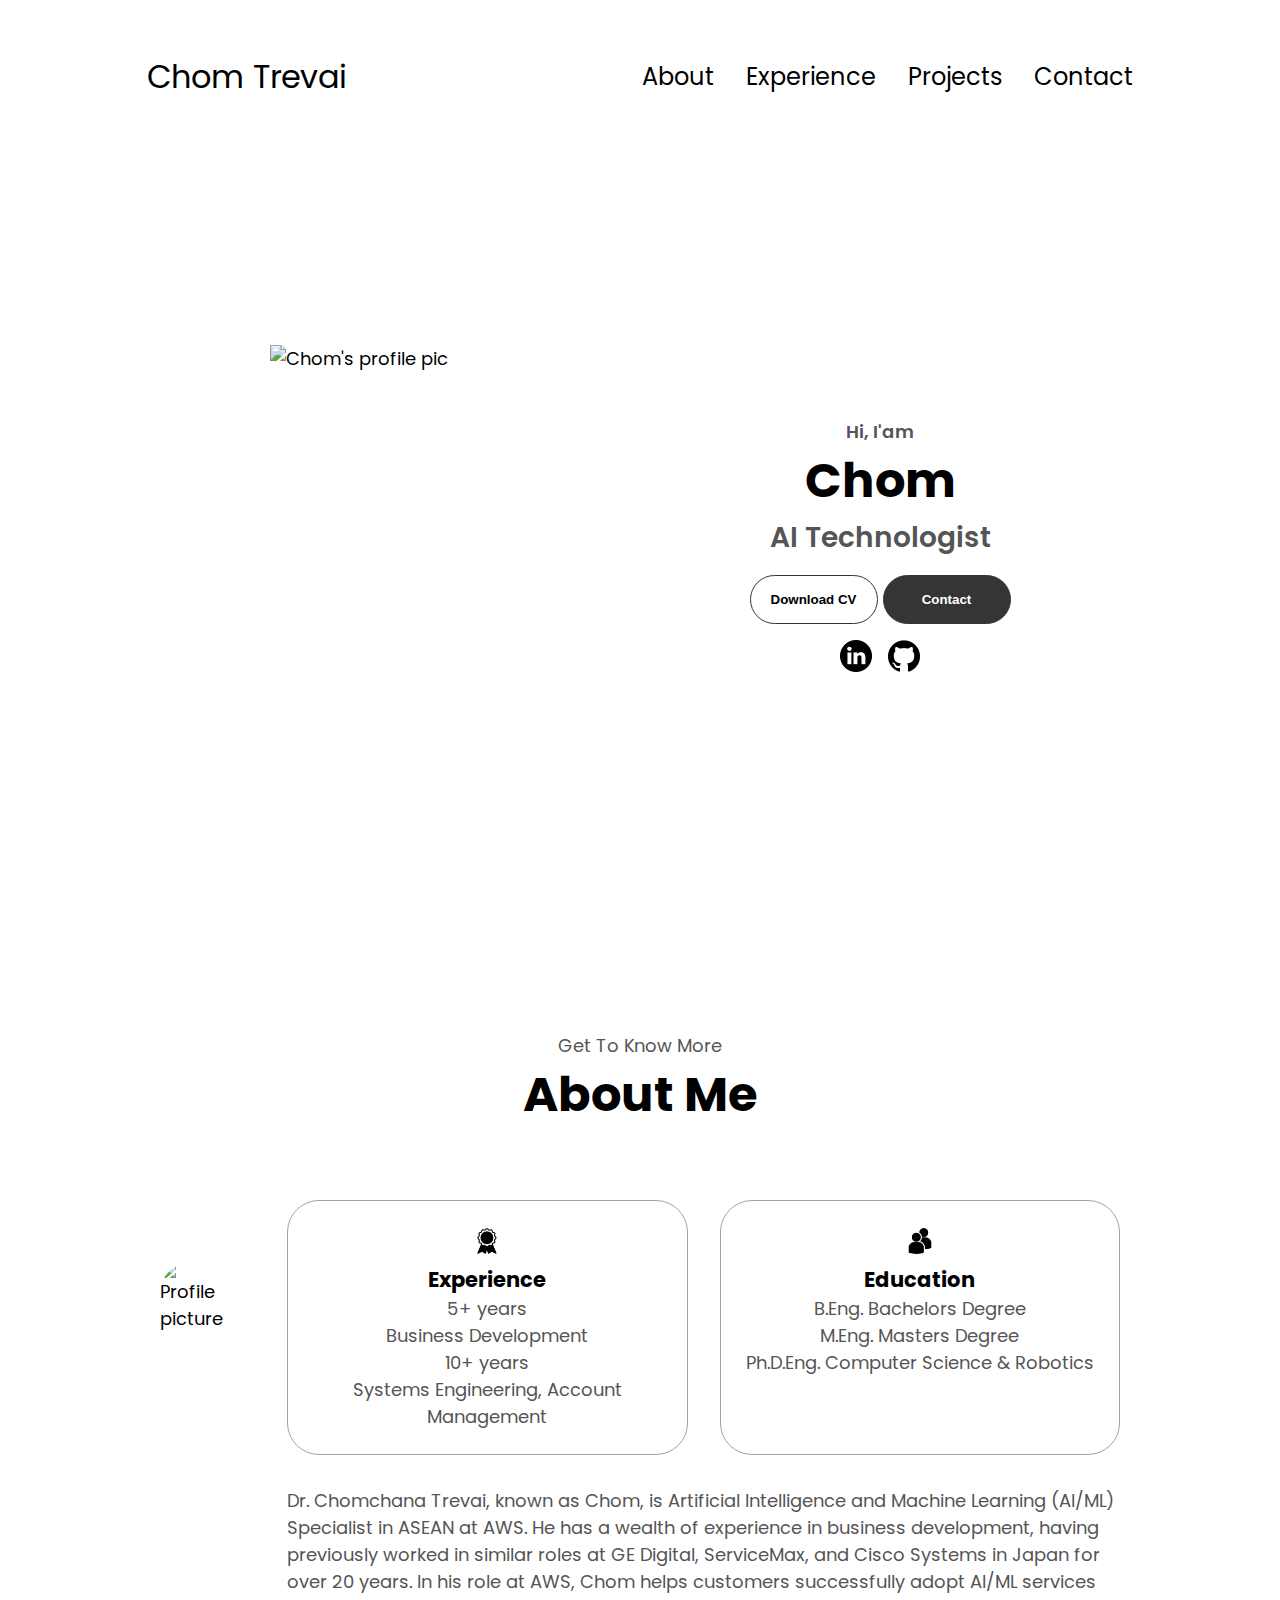
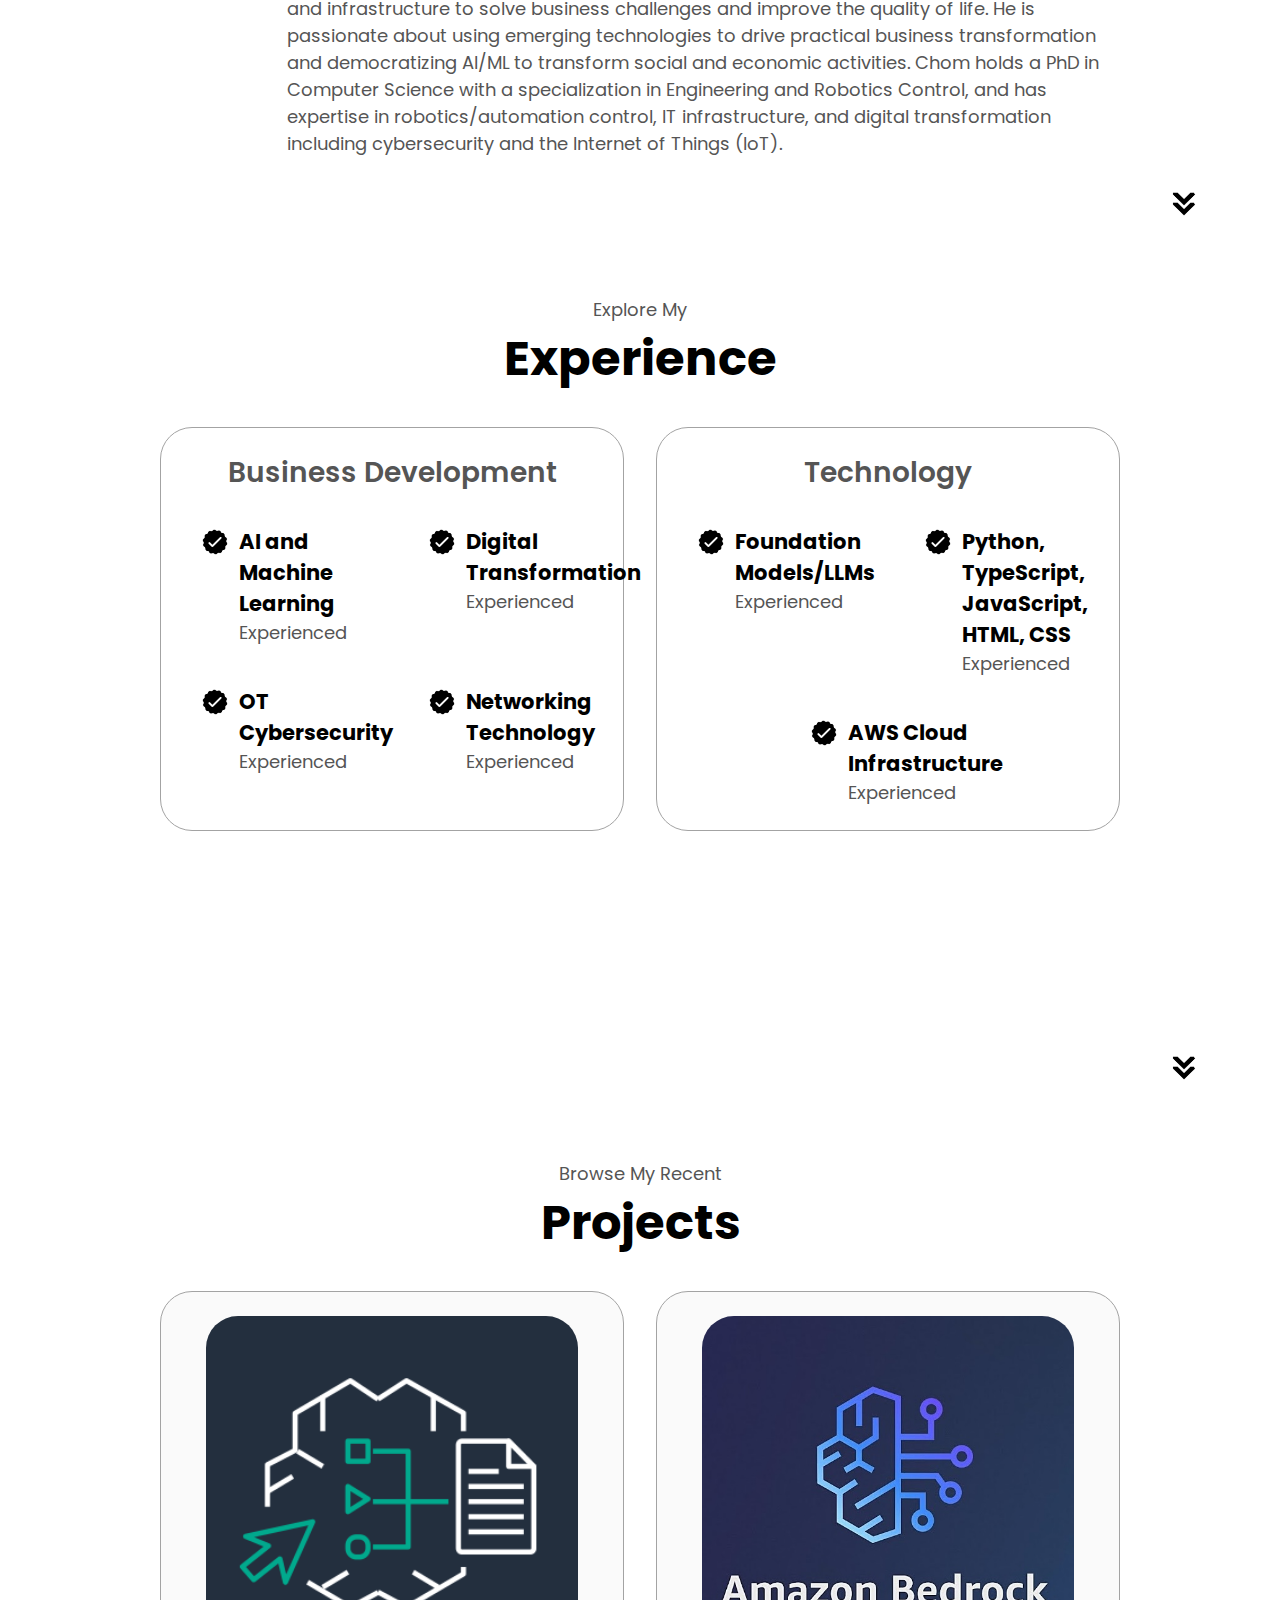
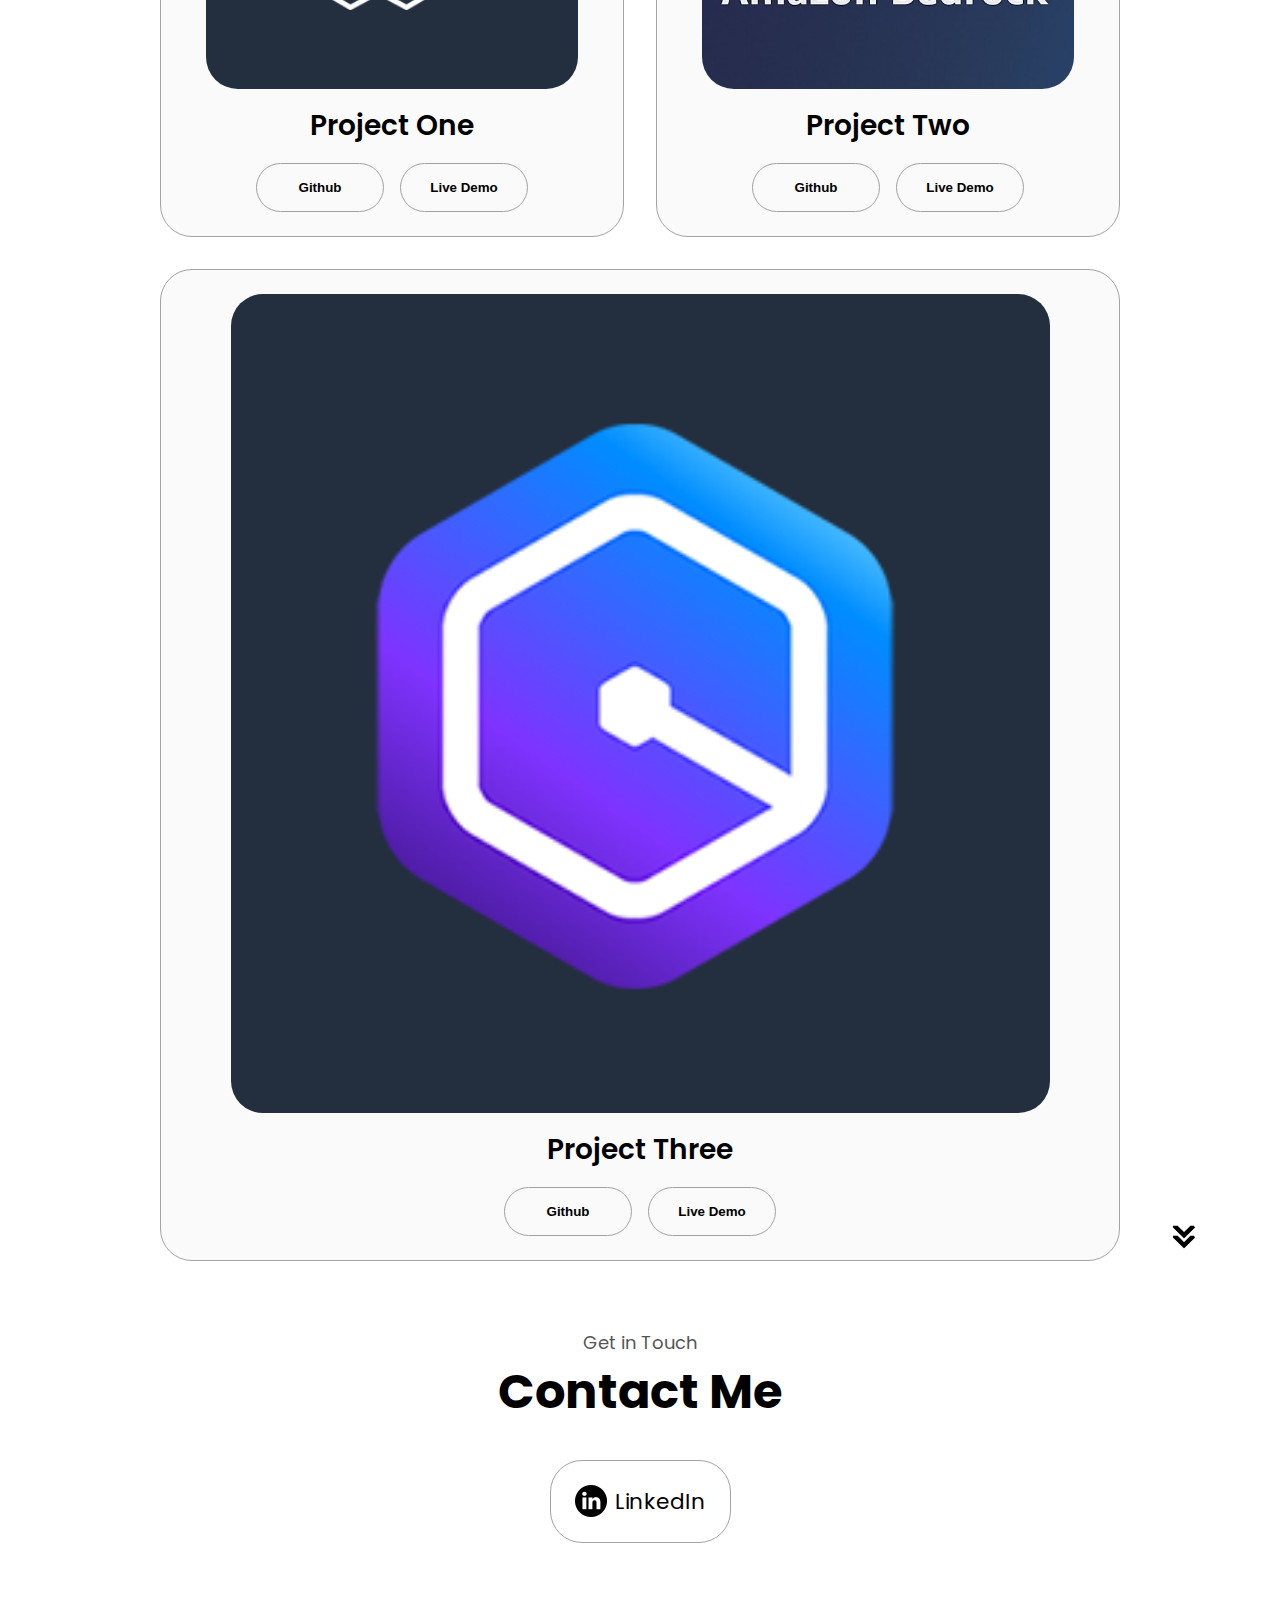
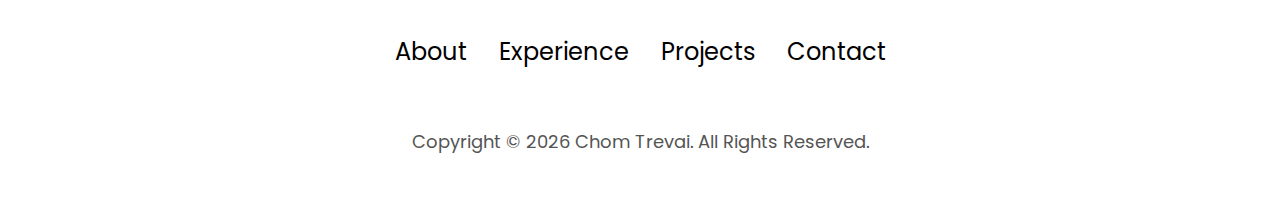
==== index.html @ 97736202 "initial commit" ====
<!DOCTYPE html>
<html lang="en">
  <head>
    <meta charset="UTF-8" />
    <meta name="viewport" content="width=device-width, initial-scale=1.0" />
    <title>Chom's Portfolio</title>
    <link rel="stylesheet" href="style.css" />
    <link rel="stylesheet" href="mediaqueries.css" />
  </head>
  <body>
    <nav id="desktop-nav">
      <div class="logo">Chom Trevai</div>
      <div>
        <ul class="nav-links">
          <li><a href="#about">About</a></li>
          <li><a href="#experience">Experience</a></li>
          <li><a href="#projects">Projects</a></li>
          <li><a href="#contact">Contact</a></li>
        </ul>
      </div>
    </nav>
    <nav id="hamburger-nav">
      <div class="logo">Chom Trevai</div>
      <div class="hamburger-menu">
        <div class="hamburger-icon" onclick="toggleMenu()">
          <span></span>
          <span></span>
          <span></span>
        </div>
        <div class="menu-links">
          <li><a href="#about" onclick="toggleMenu()">About</a></li>
          <li><a href="#experience" onclick="toggleMenu()">Experience</a></li>
          <li><a href="#projects" onclick="toggleMenu()">Projects</a></li>
          <li><a href="#contact" onclick="toggleMenu()">Contact</a></li>
        </div>
      </div>
    </nav>
    <section id="profile">
      <div class="section__pic-container">
        <img src="./assets/ct-profile-1.jpg" alt="Chom's profile pic" />
      </div>
      <div class="section__text">
        <p class="section__text__p1">Hi, I'am</p>
        <h1 class="title">Chom</h1>
        <p class="section__text__p2">AI Technologist</p>
        <div class="btn-contatiner">
          <button
            class="btn btn-color-2"
            onclick="window.open('./assets/Resume ctrevai_202312_AI.pdf')"
          >
            Download CV
          </button>
          <button class="btn btn-color-1" onclick="location.href='./#contact'">
            Contact
          </button>
        </div>
        <div id="socials-container">
          <img
            src="./assets/linkedin.png"
            alt="linkedin profile"
            class="icon"
            onclick="location.href='https://www.linkedin.com/in/chomchanatrevai/'"
          />
          <img
            src="./assets/github.png"
            alt="github"
            class="icon"
            onclick="location.href='https://github.com/ctrevai'"
          />
        </div>
      </div>
    </section>
    <section id="about">
      <p class="section__text__p1">Get To Know More</p>
      <h1 class="title">About Me</h1>
      <div class="section-container">
        <div class="section__pic-container">
          <img
            src="./assets/ct-profile-3.jpg"
            alt="Profile picture"
            class="about-pic"
          />
        </div>
        <div class="about-details-container">
          <div class="about-containers">
            <div class="details-container">
              <img
                src="./assets/experience.png"
                alt="Experience icon"
                class="icon"
              />
              <h3>Experience</h3>
              <p>
                5+ years <br />
                Business Development <br />
                10+ years <br />
                Systems Engineering, Account Management
              </p>
            </div>
            <div class="details-container">
              <img
                src="./assets/education.png"
                alt="Education icon"
                class="icon"
              />
              <h3>Education</h3>
              <p>
                B.Eng. Bachelors Degree<br />M.Eng. Masters Degree<br />Ph.D.Eng.
                Computer Science & Robotics
              </p>
            </div>
          </div>
          <div class="text-container">
            <p>
              Dr. Chomchana Trevai, known as Chom, is Artificial Intelligence
              and Machine Learning (AI/ML) Specialist in ASEAN at AWS. He has a
              wealth of experience in business development, having previously
              worked in similar roles at GE Digital, ServiceMax, and Cisco
              Systems in Japan for over 20 years. In his role at AWS, Chom helps
              customers successfully adopt AI/ML services and infrastructure to
              solve business challenges and improve the quality of life. He is
              passionate about using emerging technologies to drive practical
              business transformation and democratizing AI/ML to transform
              social and economic activities. Chom holds a PhD in Computer
              Science with a specialization in Engineering and Robotics Control,
              and has expertise in robotics/automation control, IT
              infrastructure, and digital transformation including cybersecurity
              and the Internet of Things (IoT).
            </p>
          </div>
        </div>
      </div>
      <img
        src="./assets/arrow.png"
        alt="Arrow icon"
        class="icon arrow"
        onclick="location.href='./#experience'"
      />
    </section>
    <section id="experience">
      <p class="section__text__p1">Explore My</p>
      <h1 class="title">Experience</h1>
      <div class="experience-details-container">
        <div class="about-containers">
          <div class="details-container">
            <h2 class="experience-sub-title">Business Development</h2>
            <div class="article-container">
              <article>
                <img
                  src="./assets/checkmark.png"
                  alt="Experience icon"
                  class="icon"
                />
                <div>
                  <h3>AI and Machine Learning</h3>
                  <p>Experienced</p>
                </div>
              </article>
              <article>
                <img
                  src="./assets/checkmark.png"
                  alt="Experience icon"
                  class="icon"
                />
                <div>
                  <h3>Digital Transformation</h3>
                  <p>Experienced</p>
                </div>
              </article>
              <article>
                <img
                  src="./assets/checkmark.png"
                  alt="Experience icon"
                  class="icon"
                />
                <div>
                  <h3>OT Cybersecurity</h3>
                  <p>Experienced</p>
                </div>
              </article>
              <article>
                <img
                  src="./assets/checkmark.png"
                  alt="Experience icon"
                  class="icon"
                />
                <div>
                  <h3>Networking Technology</h3>
                  <p>Experienced</p>
                </div>
              </article>
            </div>
          </div>
          <div class="details-container">
            <h2 class="experience-sub-title">Technology</h2>
            <div class="article-container">
              <article>
                <img
                  src="./assets/checkmark.png"
                  alt="Experience icon"
                  class="icon"
                />
                <div>
                  <h3>Foundation Models/LLMs</h3>
                  <p>Experienced</p>
                </div>
              </article>
              <article>
                <img
                  src="./assets/checkmark.png"
                  alt="Experience icon"
                  class="icon"
                />
                <div>
                  <h3>Python, TypeScript, JavaScript, HTML, CSS</h3>
                  <p>Experienced</p>
                </div>
              </article>
              <article>
                <img
                  src="./assets/checkmark.png"
                  alt="Experience icon"
                  class="icon"
                />
                <div>
                  <h3>AWS Cloud Infrastructure</h3>
                  <p>Experienced</p>
                </div>
              </article>
            </div>
          </div>
        </div>
      </div>
      <img
        src="./assets/arrow.png"
        alt="Arrow icon"
        class="icon arrow"
        onclick="location.href='./#projects'"
      />
    </section>
    <section id="projects">
      <p class="section__text__p1">Browse My Recent</p>
      <h1 class="title">Projects</h1>
      <div class="experience-details-container">
        <div class="about-containers">
          <div class="details-container color-container">
            <div class="article-container">
              <img
                src="./assets/Agents.png"
                alt="Project 1"
                class="project-img"
              />
            </div>
            <h2 class="experience-sub-title project-title">Project One</h2>
            <div class="btn-container">
              <button
                class="btn btn-color-2 project-btn"
                onclick="location.href='https://github.com'"
              >
                Github
              </button>
              <button
                class="btn btn-color-2 project-btn"
                onclick="location.href='https://github.com'"
              >
                Live Demo
              </button>
            </div>
          </div>
          <div class="details-container color-container">
            <div class="article-container">
              <img
                src="./assets/amazon bedrock.jpeg"
                alt="Project 2"
                class="project-img"
              />
            </div>
            <h2 class="experience-sub-title project-title">Project Two</h2>
            <div class="btn-container">
              <button
                class="btn btn-color-2 project-btn"
                onclick="location.href='https://github.com'"
              >
                Github
              </button>
              <button
                class="btn btn-color-2 project-btn"
                onclick="location.href='https://github.com'"
              >
                Live Demo
              </button>
            </div>
          </div>
          <div class="details-container color-container">
            <div class="article-container">
              <img
                src="./assets/amazon q.png"
                alt="Project 3"
                class="project-img"
              />
            </div>
            <h2 class="experience-sub-title project-title">Project Three</h2>
            <div class="btn-container">
              <button
                class="btn btn-color-2 project-btn"
                onclick="location.href='https://github.com'"
              >
                Github
              </button>
              <button
                class="btn btn-color-2 project-btn"
                onclick="location.href='https://github.com'"
              >
                Live Demo
              </button>
            </div>
          </div>
        </div>
      </div>
      <img
        src="./assets/arrow.png"
        alt="Arrow icon"
        class="icon arrow"
        onclick="location.href='./#contact'"
      />
    </section>
    <section id="contact">
      <p class="section__text__p1">Get in Touch</p>
      <h1 class="title">Contact Me</h1>
      <div class="contact-info-upper-container">
        <div class="contact-info-container">
          <img
            src="./assets/linkedin.png"
            alt="LinkedIn icon"
            class="icon contact-icon"
          />
          <p>
            <a href="https://www.linkedin.com/in/chomchanatrevai/">LinkedIn</a>
          </p>
        </div>
      </div>
    </section>
    <footer>
      <nav>
        <div class="nav-links-container">
          <ul class="nav-links">
            <li><a href="#about">About</a></li>
            <li><a href="#experience">Experience</a></li>
            <li><a href="#projects">Projects</a></li>
            <li><a href="#contact">Contact</a></li>
          </ul>
        </div>
      </nav>
      <p id="copyright">
        <!-- Copyright &#169; Chom Trevai. All Rights Reserved. -->
      </p>
    </footer>
    <script src="script.js"></script>
  </body>
</html>
---- style.css ----
/* GENERAL */

@import url("https://fonts.googleapis.com/css2?family=Poppins:wght@300;400;500;600&display=swap");

* {
  margin: 0;
  padding: 0;
}

body {
  font-family: "Poppins", sans-serif;
  font-size: large;
}

html {
  scroll-behavior: smooth;
}

p {
  color: rgb(85, 85, 85);
}

/* TRANSITION */

a,
.btn {
  transition: all 300ms ease;
}

/* DESKTOP NAV */

nav,
.nav-links {
  display: flex;
}

nav {
  justify-content: space-around;
  align-items: center;
  height: 17vh;
}

.nav-links {
  gap: 2rem;
  list-style: none;
  font-size: 1.5rem;
}

a {
  color: black;
  text-decoration: none;
  text-decoration-color: white;
}

a:hover {
  color: grey;
  text-decoration: underline;
  text-underline-offset: 1rem;
  text-decoration-color: rgb(181, 181, 181);
}

.logo {
  font-size: 2rem;
}

.logo:hover {
  cursor: default;
}

/* HAMBURGER MENU */

#hamburger-nav {
  display: none;
}

.hamburger-menu {
  position: relative;
  display: inline-block;
}

.hamburger-icon {
  display: flex;
  flex-direction: column;
  justify-content: space-between;
  height: 24px;
  width: 30px;
  cursor: pointer;
}

.hamburger-icon span {
  width: 100%;
  height: 2px;
  background-color: black;
  transition: all 0.3 ease-in-out;
}

.menu-links {
  position: absolute;
  top: 100%;
  right: 0;
  background-color: white;
  width: fit-content;
  max-height: 0;
  overflow: hidden;
  transition: all 0.3 ease-in-out;
}

.menu-links a {
  display: block;
  padding: 10px;
  text-align: center;
  font-size: 1.5rem;
  color: black;
  text-decoration: none;
  transition: all 0.3 ease-in-out;
}

.menu-links li {
  list-style: none;
}

.menu-links.open {
  max-height: 300px;
}

.hamburger-icon.open span:first-child {
  transform: rotate(45deg) translate(10px, 5px);
}

.hamburger-icon.open span:nth-child(2) {
  opacity: 0;
}

.hamburger-icon.open span:last-child {
  transform: rotate(-45deg) translate(10px, -5px);
}

.hamburger-icon span:first-child {
  transform: none;
}

.hamburger-icon span:first-child {
  opacity: 1;
}

.hamburger-icon span:first-child {
  transform: none;
}

/* SECTIONS */

section {
  padding-top: 4vh;
  height: 96vh;
  margin: 0 10rem;
  box-sizing: border-box;
  min-height: fit-content;
}

.section-container {
  display: flex;
}

/* PROFILE SECTION */

#profile {
  display: flex;
  justify-content: center;
  gap: 5rem;
  height: 80vh;
}

.section__pic-container {
  display: flex;
  height: 400px;
  width: 400px;
  margin: auto 0;
}

.section__text {
  align-self: center;
  text-align: center;
}

.section__text p {
  font-weight: 600;
}

.section__text__p1 {
  text-align: center;
}

.section__text__p2 {
  font-size: 1.75rem;
  margin-bottom: 1rem;
}

.title {
  font-size: 3rem;
  text-align: center;
}

#socials-container {
  display: flex;
  justify-content: center;
  margin-top: 1rem;
  gap: 1rem;
}

/* ICONS */

.icon {
  cursor: pointer;
  height: 2rem;
}

/* BUTTONS */

.btn-container {
  display: flex;
  justify-content: center;
  gap: 1rem;
}

.btn {
  font-weight: 600;
  transition: all 300ms ease;
  padding: 1rem;
  width: 8rem;
  border-radius: 2rem;
}

.btn-color-1,
.btn-color-2 {
  border: rgb(53, 53, 53) 0.1rem solid;
}

.btn-color-1:hover,
.btn-color-2:hover {
  cursor: pointer;
}

.btn-color-1,
.btn-color-2:hover {
  background: rgb(53, 53, 53);
  color: white;
}

.btn-color-1:hover {
  background: rgb(0, 0, 0);
}

.btn-color-2 {
  background: none;
}

.btn-color-2:hover {
  border: rgb(255, 255, 255) 0.1rem solid;
}

.btn-container {
  gap: 1rem;
}

/* ABOUT SECTION */

#about {
  position: relative;
}

.about-containers {
  gap: 2rem;
  margin-bottom: 2rem;
  margin-top: 2rem;
}

.about-details-container {
  justify-content: center;
  flex-direction: column;
}

.about-containers,
.about-details-container {
  display: flex;
}

.about-pic {
  border-radius: 2rem;
}

.arrow {
  position: absolute;
  right: -5rem;
  bottom: 2.5rem;
}

.details-container {
  padding: 1.5rem;
  flex: 1;
  background: white;
  border-radius: 2rem;
  border: rgb(53, 53, 53) 0.1rem solid;
  border-color: rgb(163, 163, 163);
  text-align: center;
}

.section-container {
  gap: 4rem;
  height: 80%;
}

.section__pic-container {
  height: 400px;
  width: 400px;
  margin: auto 0;
}

/* EXPERIENCE SECTION */

#experience {
  position: relative;
}

.experience-sub-title {
  color: rgb(85, 85, 85);
  font-weight: 600;
  font-size: 1.75rem;
  margin-bottom: 2rem;
}

.experience-details-container {
  display: flex;
  justify-content: center;
  flex-direction: column;
}

.article-container {
  display: flex;
  text-align: initial;
  flex-wrap: wrap;
  flex-direction: row;
  gap: 2.5rem;
  justify-content: space-around;
}

article {
  display: flex;
  width: 10rem;
  justify-content: space-around;
  gap: 0.5rem;
}

article .icon {
  cursor: default;
}

/* PROJECTS SECTION */

#projects {
  position: relative;
}

.color-container {
  border-color: rgb(163, 163, 163);
  background: rgb(250, 250, 250);
}

.project-img {
  border-radius: 2rem;
  width: 90%;
  height: 90%;
}

.project-title {
  margin: 1rem;
  color: black;
}

.project-btn {
  color: black;
  border-color: rgb(163, 163, 163);
}

/* CONTACT */

#contact {
  display: flex;
  justify-content: center;
  flex-direction: column;
  height: 70vh;
}

.contact-info-upper-container {
  display: flex;
  justify-content: center;
  border-radius: 2rem;
  border: rgb(53, 53, 53) 0.1rem solid;
  border-color: rgb(163, 163, 163);
  background: (250, 250, 250);
  margin: 2rem auto;
  padding: 0.5rem;
}

.contact-info-container {
  display: flex;
  align-items: center;
  justify-content: center;
  gap: 0.5rem;
  margin: 1rem;
}

.contact-info-container p {
  font-size: larger;
}

.contact-icon {
  cursor: default;
}

.email-icon {
  height: 2.5rem;
}

/* FOOTER SECTION */

footer {
  height: 26vh;
  margin: 0 1rem;
}

footer p {
  text-align: center;
}
---- mediaqueries.css ----
@media screen and (max-width: 1400px) {
  #profile {
    height: 83vh;
    margin-bottom: 6rem;
  }
  .about-containers {
    flex-wrap: wrap;
  }
  #contact,
  #projects {
    height: fit-content;
  }
}

@media screen and (max-width: 1200px) {
  #desktop-nav {
    display: none;
  }
  #hamburger-nav {
    display: flex;
  }
  #experience,
  .experience-details-container {
    margin-top: 2rem;
  }
  #profile,
  .section-container {
    display: block;
  }
  .arrow {
    display: none;
  }
  section,
  .section-container {
    height: fit-content;
  }
  section {
    margin: 0 5%;
  }
  .section__pic-container {
    width: 275px;
    height: 275px;
    margin: 0 auto 2rem;
  }
  .about-containers {
    margin-top: 0;
  }
}

@media screen and (max-width: 600px) {
  #contact,
  footer {
    height: 40vh;
  }
  #profile {
    height: 83vh;
    margin-bottom: 0;
  }
  article {
    font-size: 1rem;
  }
  footer nav {
    height: fit-content;
    margin-bottom: 2rem;
  }
  .about-containers,
  .contact-info-upper-container,
  .btn-container {
    flex-wrap: wrap;
  }
  .contact-info-container {
    margin: 0;
  }
  .contact-info-container p,
  .nav-links li a {
    font-size: 1rem;
  }
  .experience-sub-title {
    font-size: 1.25rem;
  }
  .logo {
    font-size: 1.5rem;
  }
  .nav-links {
    flex-direction: column;
    gap: 0.5rem;
    text-align: center;
  }
  .section__pic-container {
    width: auto;
    height: 46vw;
    justify-content: center;
  }
  .section__text__p2 {
    font-size: 1.25rem;
  }
  .title {
    font-size: 2rem;
  }
  .text-container {
    text-align: justify;
  }
}
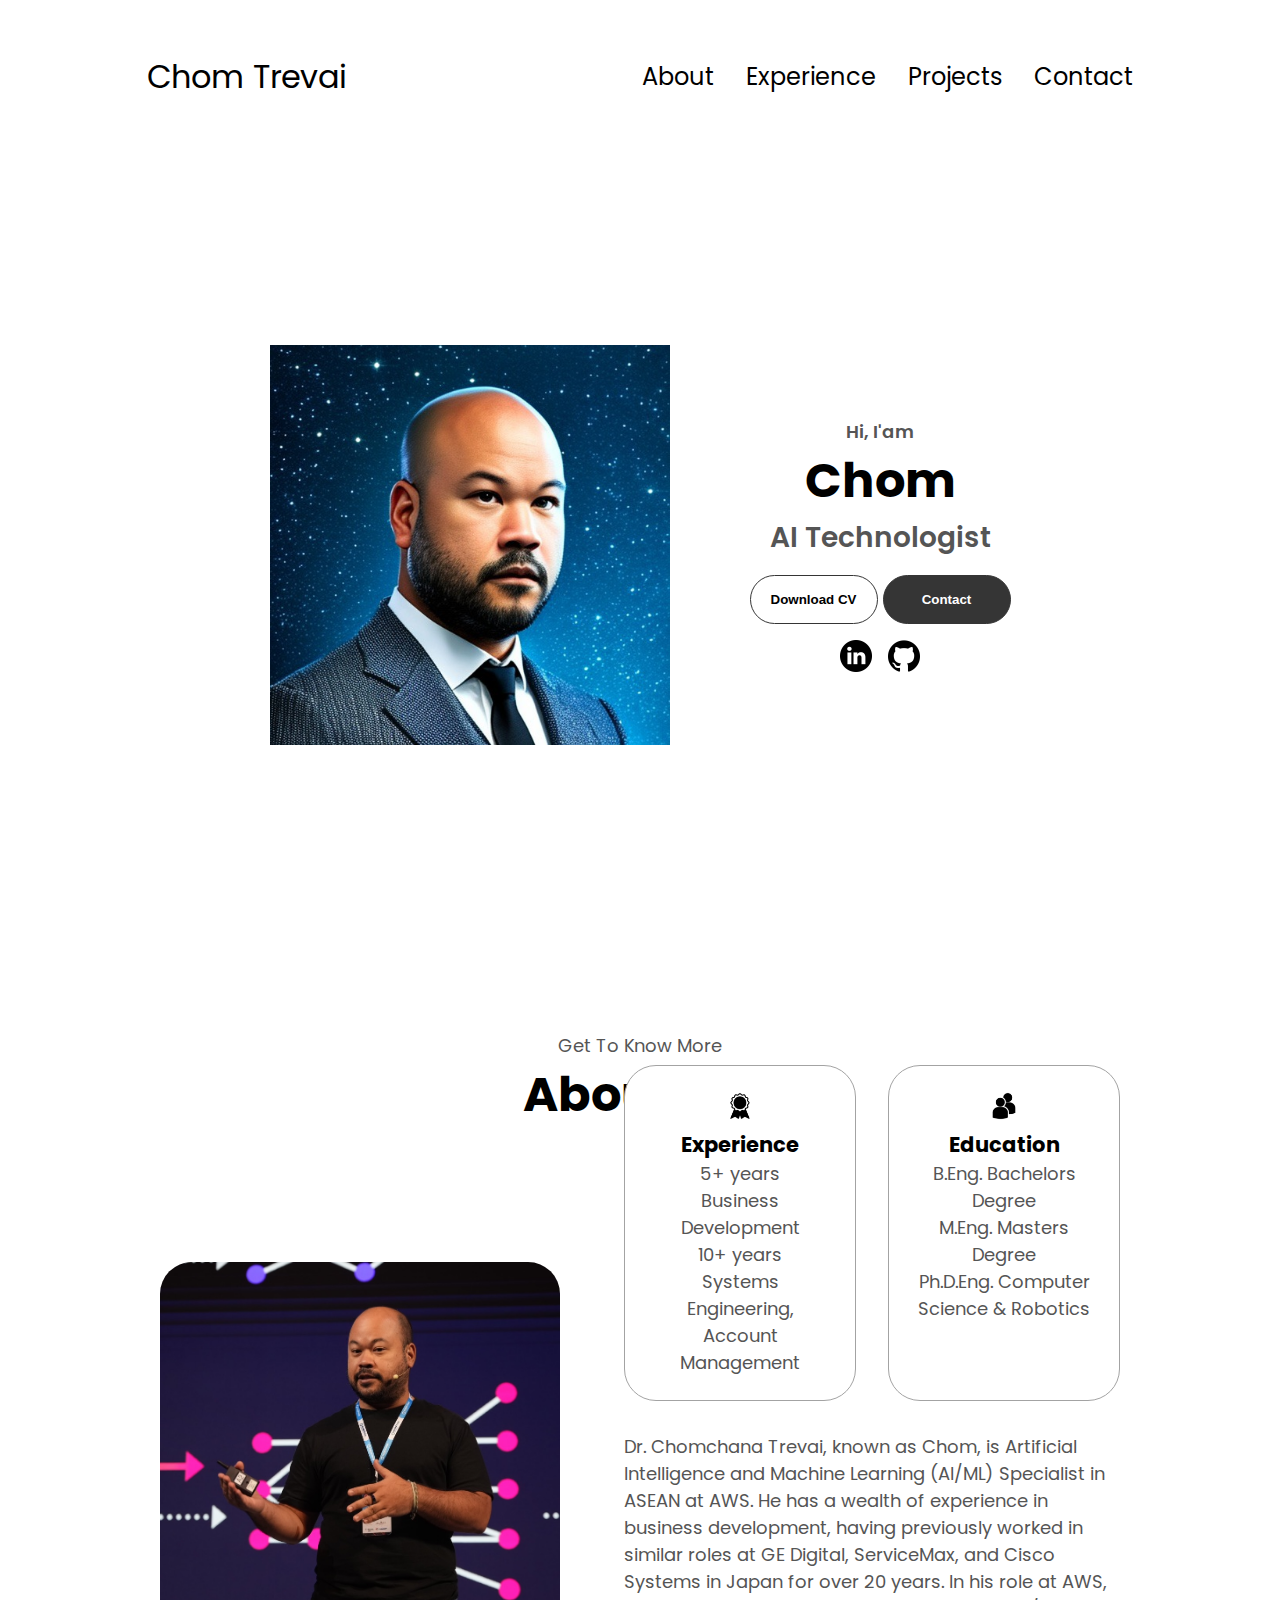
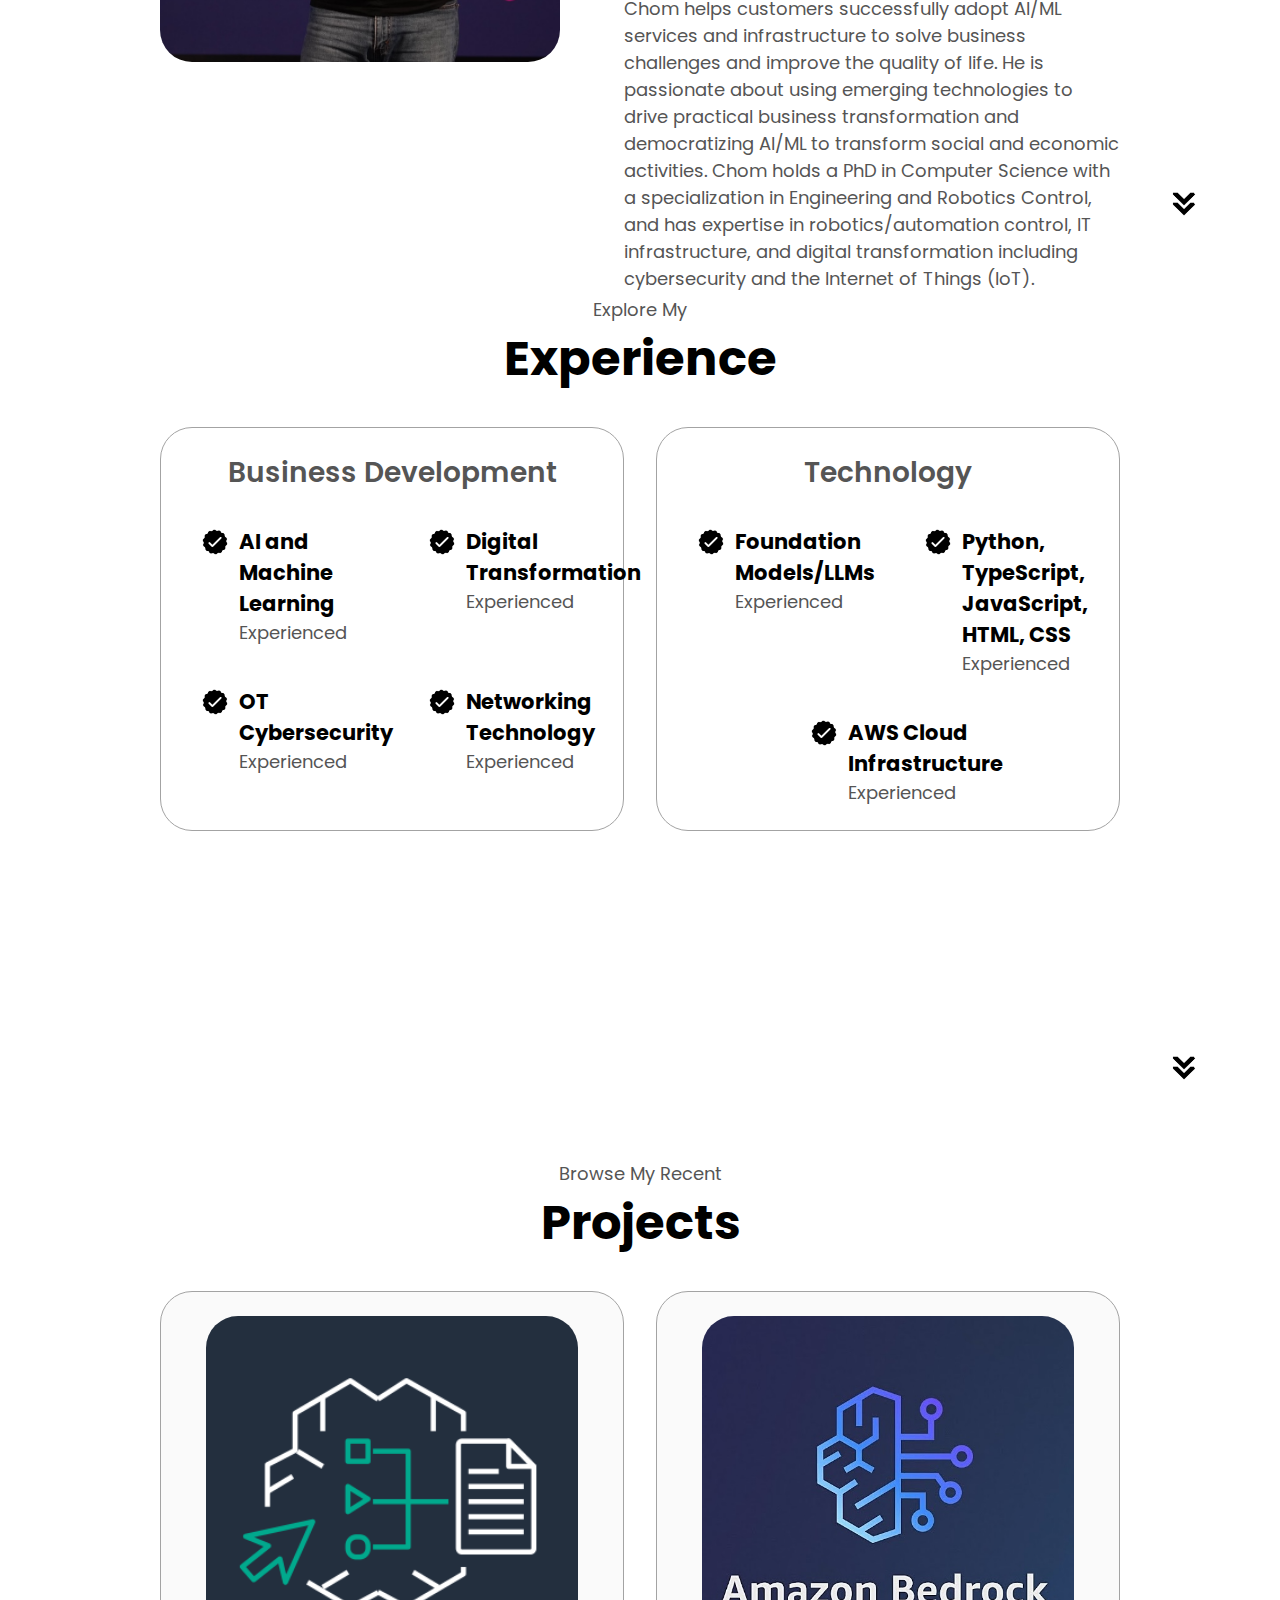
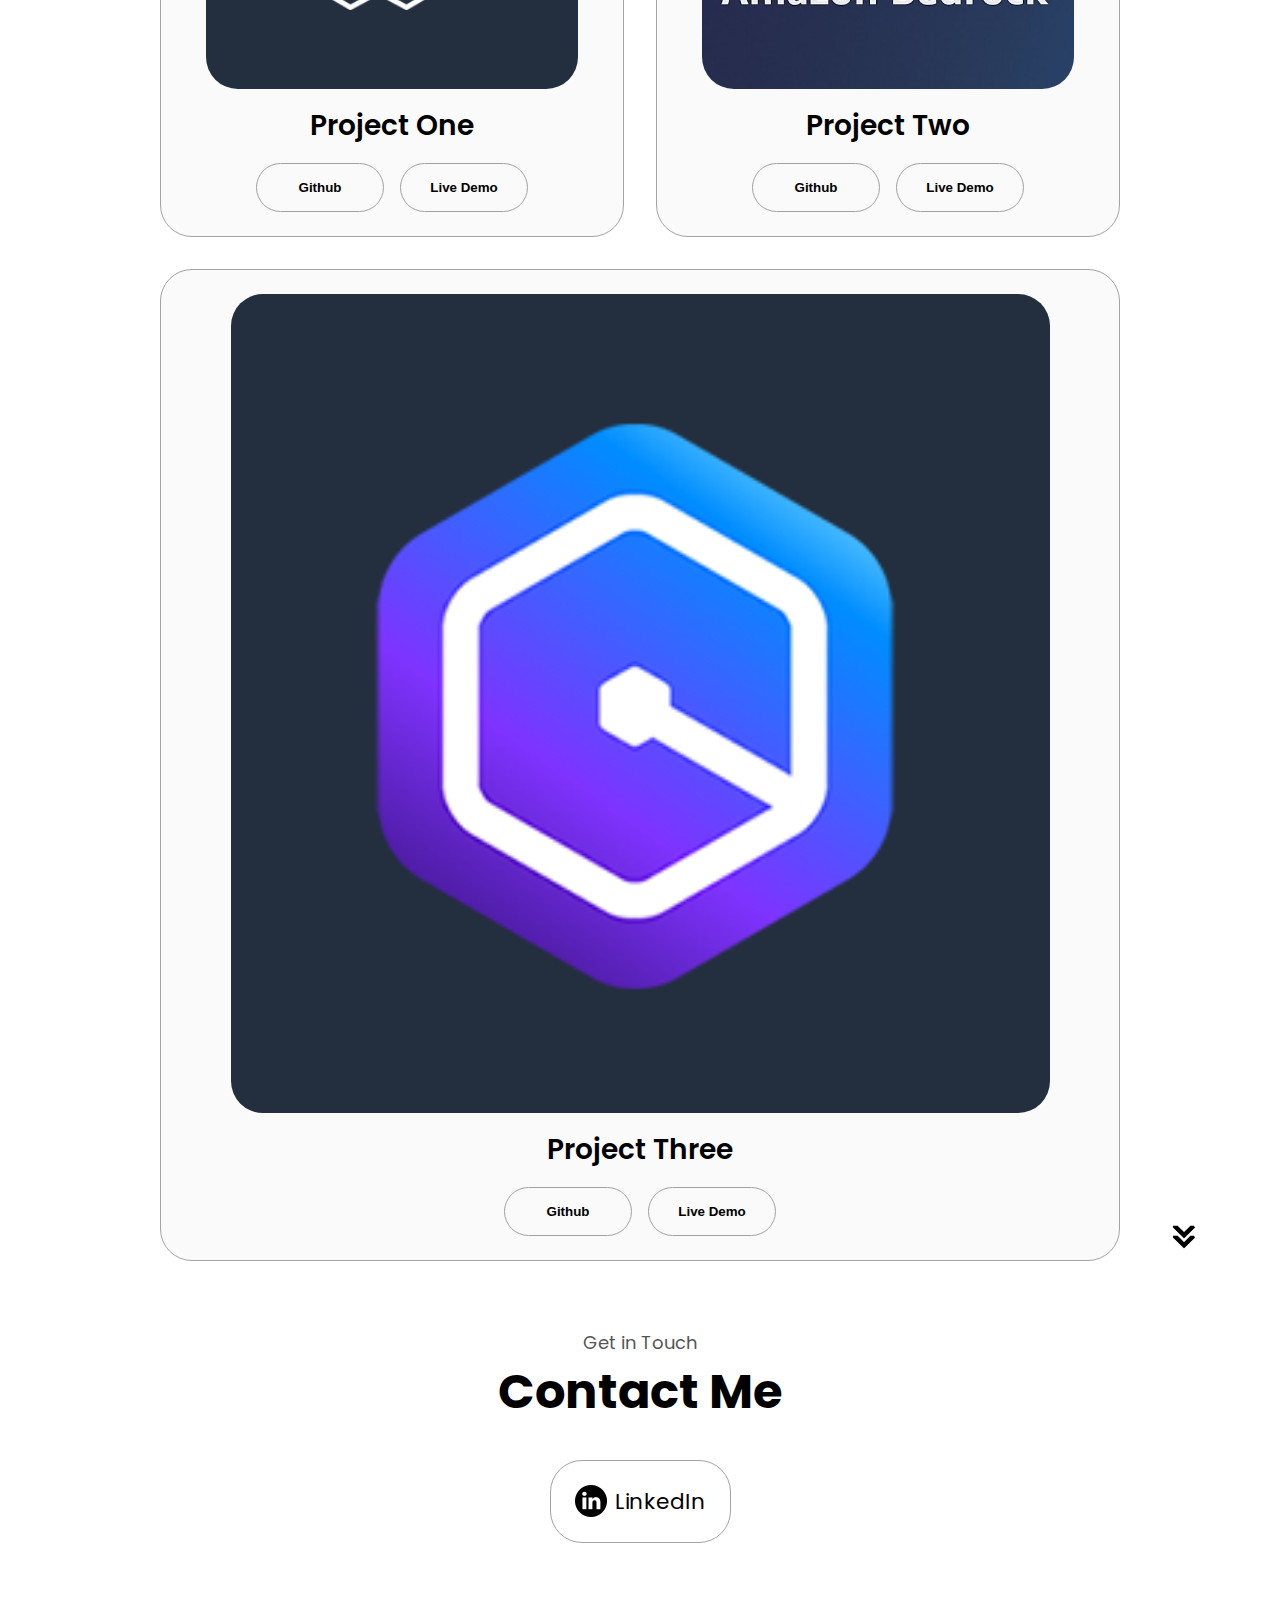
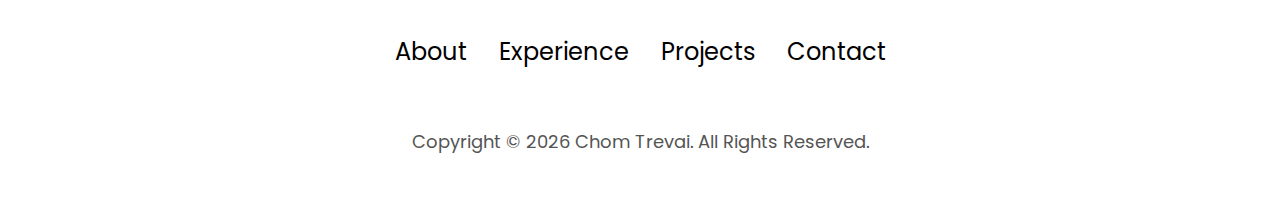
==== commit a69e1fa3: "fix images extension for Github pages (case sensitive)" ====
--- a/index.html
+++ b/index.html
@@ -37,7 +37,7 @@
     </nav>
     <section id="profile">
       <div class="section__pic-container">
-        <img src="./assets/ct-profile-1.jpg" alt="Chom's profile pic" />
+        <img src="./assets/ct-profile-1.JPG" alt="Chom's profile pic" />
       </div>
       <div class="section__text">
         <p class="section__text__p1">Hi, I'am</p>
@@ -76,7 +76,7 @@
       <div class="section-container">
         <div class="section__pic-container">
           <img
-            src="./assets/ct-profile-3.jpg"
+            src="./assets/ct-profile-3.JPG"
             alt="Profile picture"
             class="about-pic"
           />
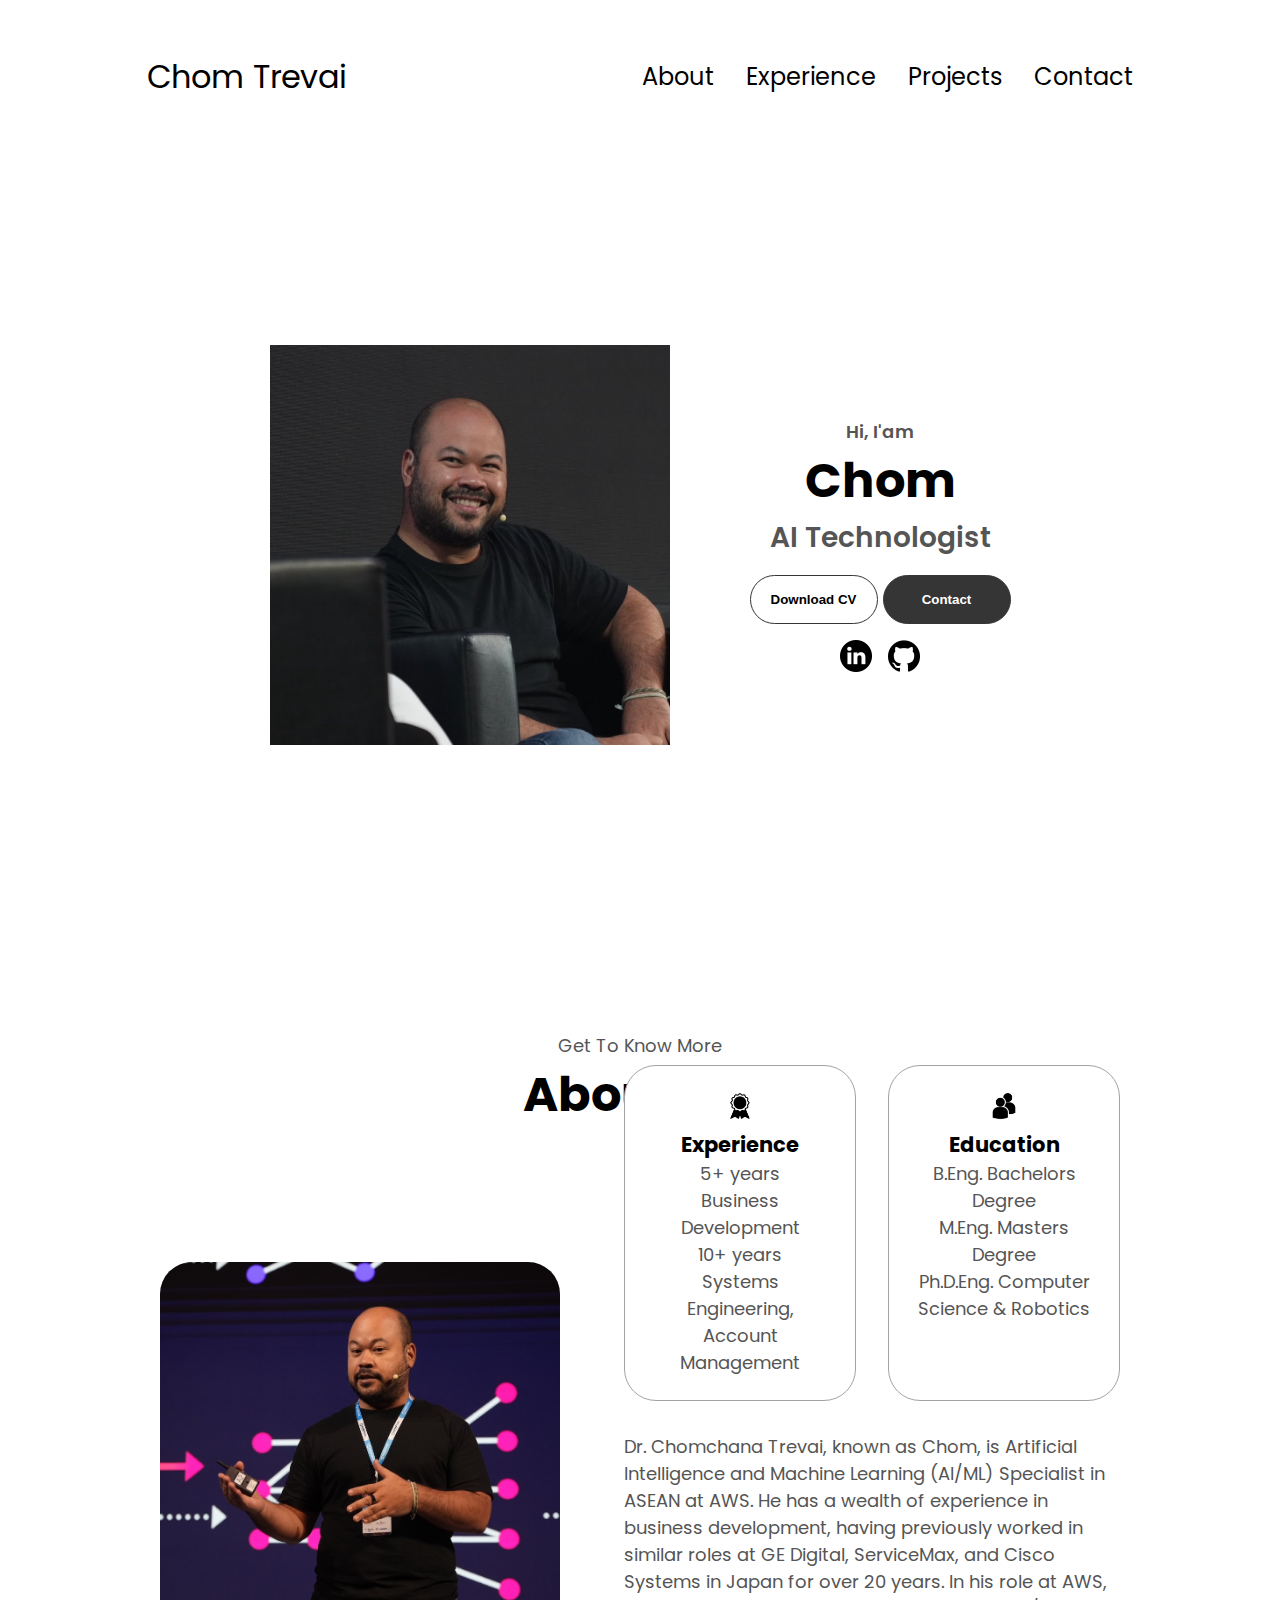
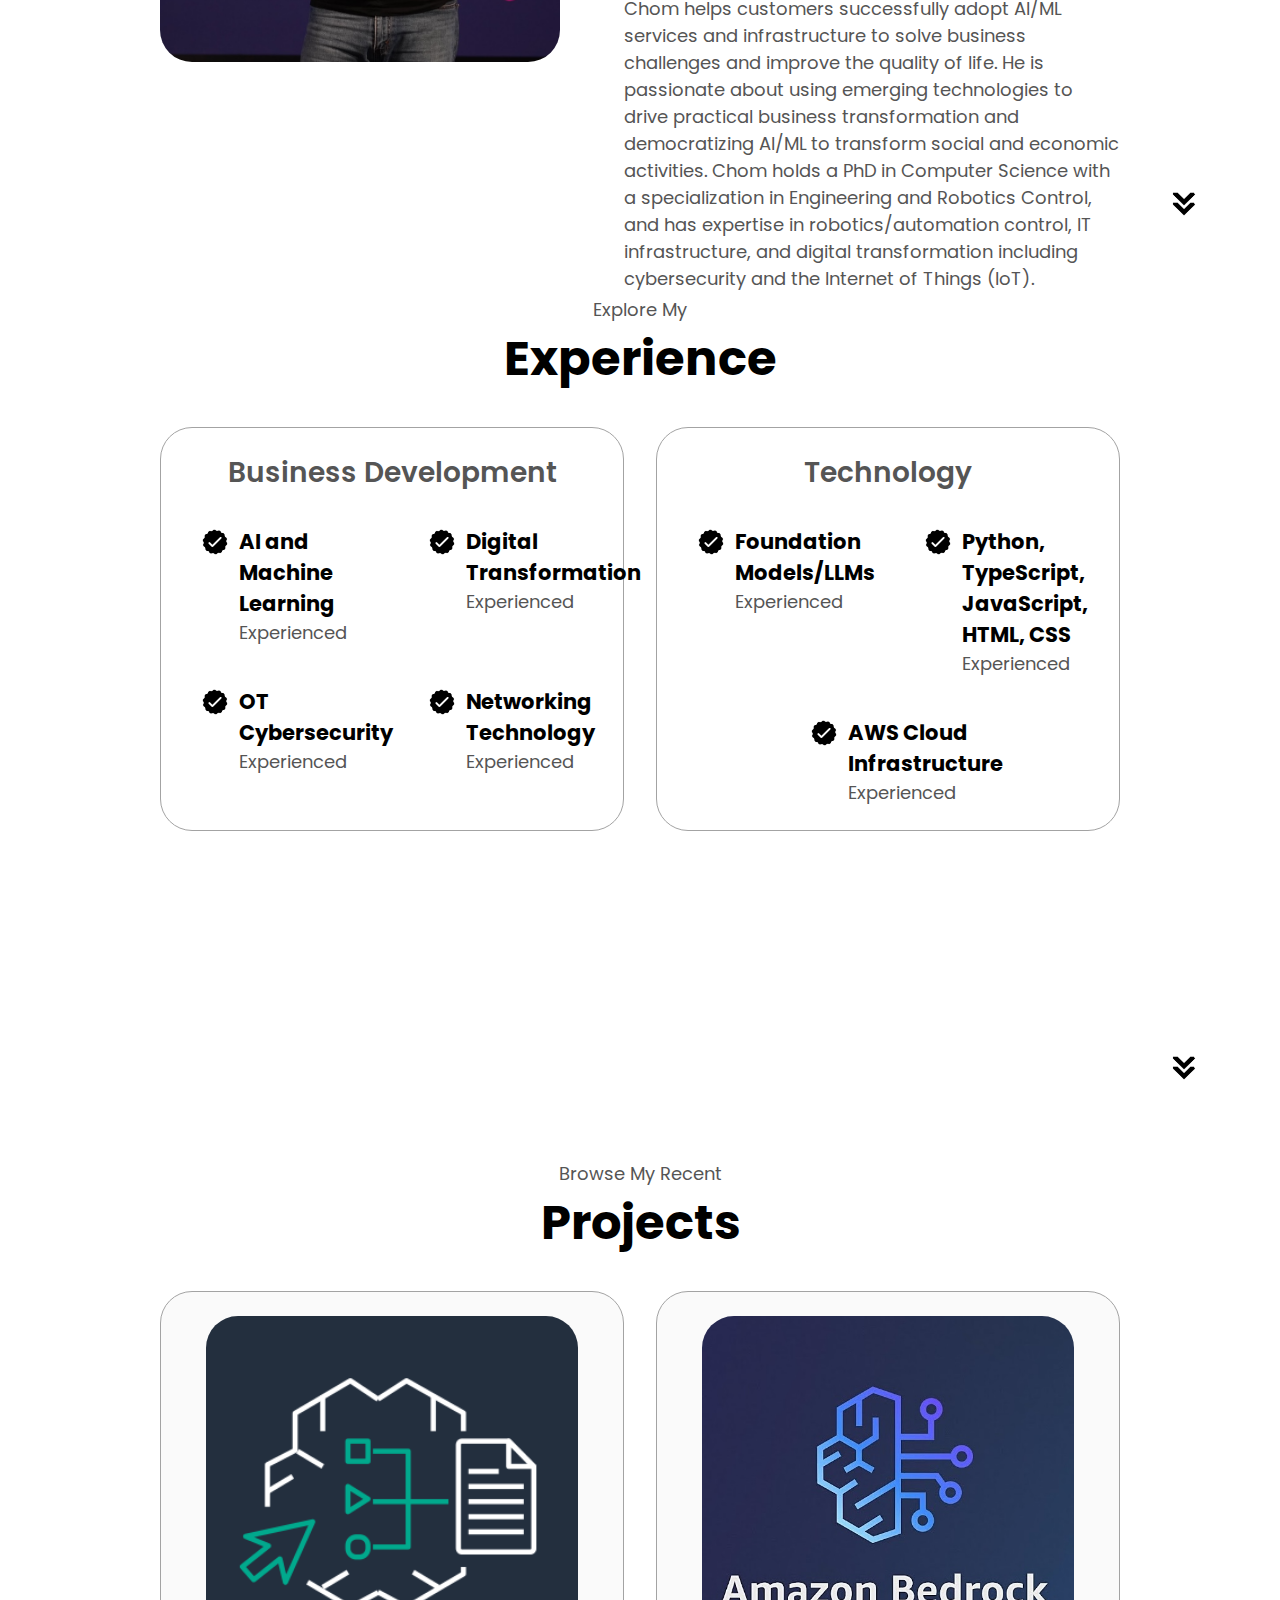
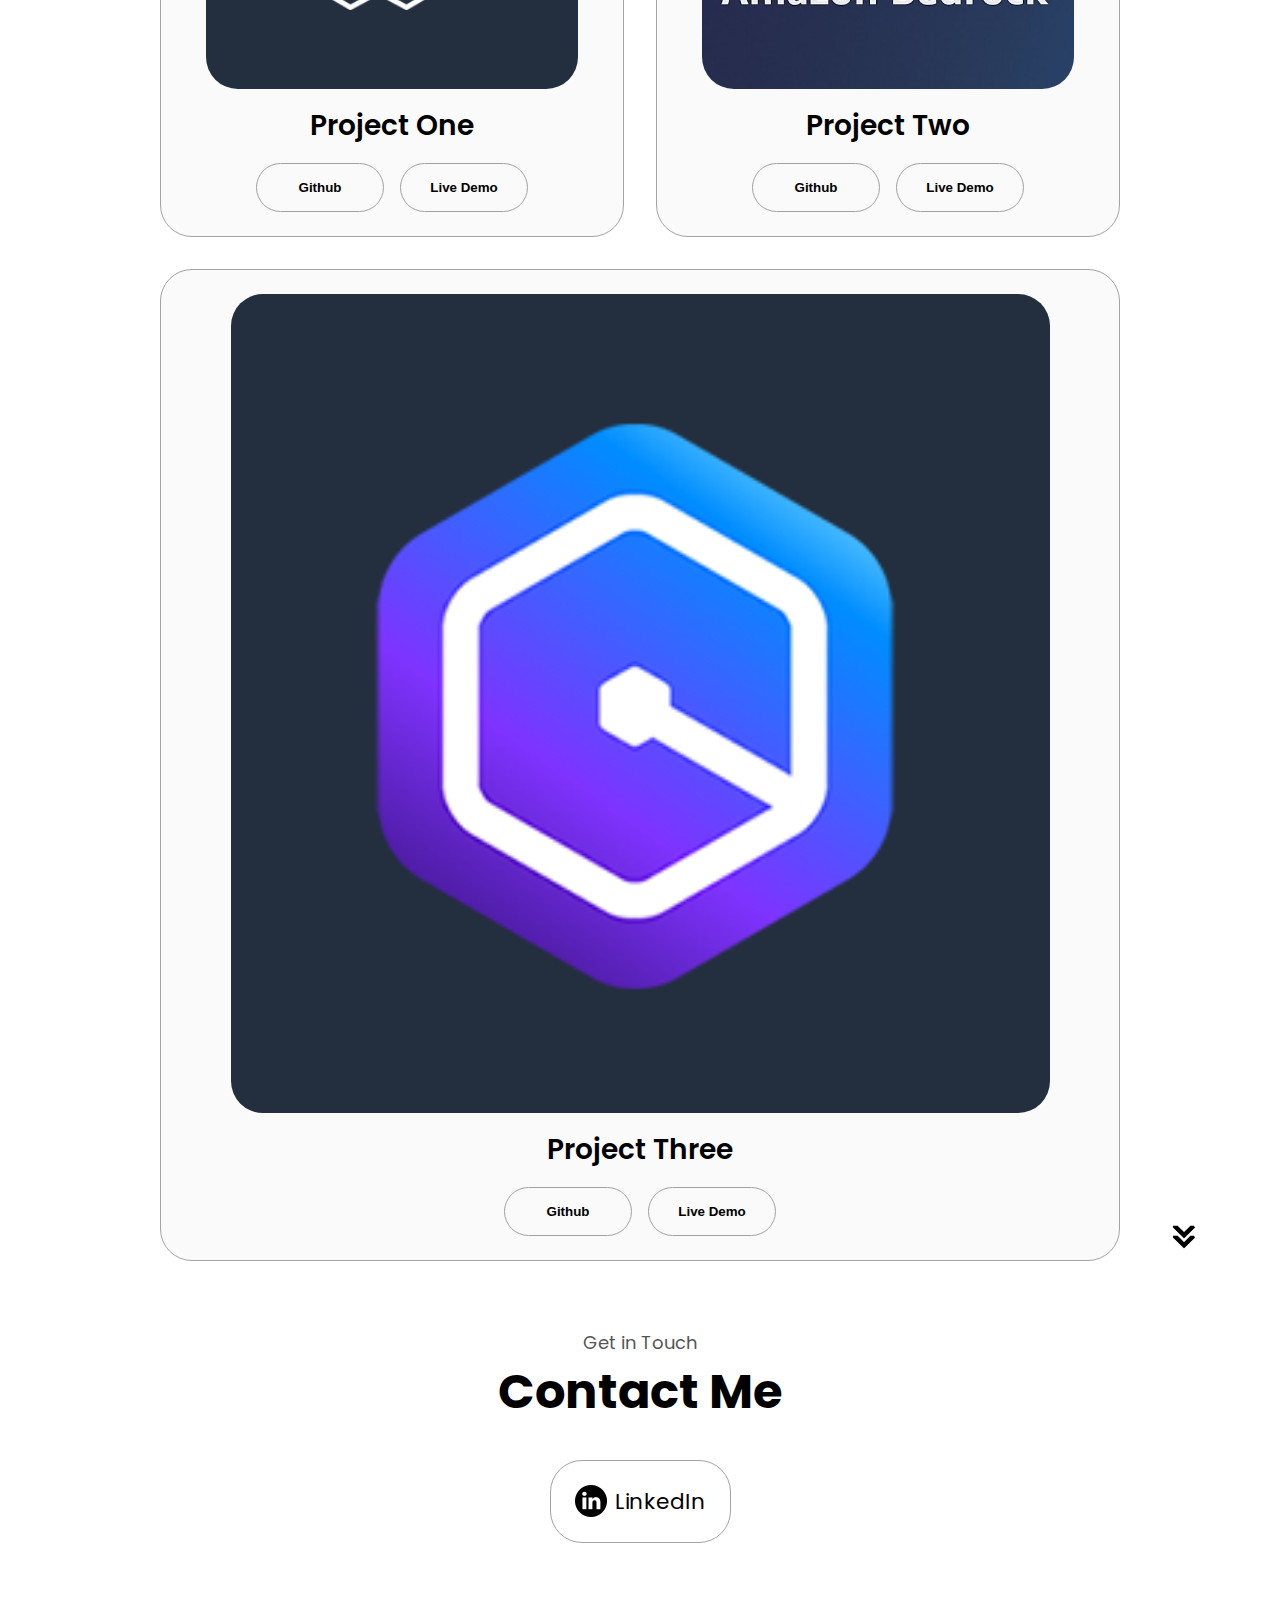
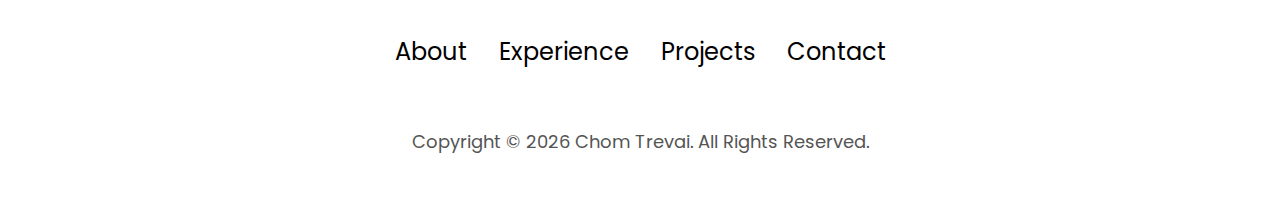
==== commit 2338a2ab: "add new profile pic" ====
--- a/index.html
+++ b/index.html
@@ -37,7 +37,7 @@
     </nav>
     <section id="profile">
       <div class="section__pic-container">
-        <img src="./assets/ct-profile-1.JPG" alt="Chom's profile pic" />
+        <img src="./assets/ct-profile-4.JPG" alt="Chom's profile pic" />
       </div>
       <div class="section__text">
         <p class="section__text__p1">Hi, I'am</p>
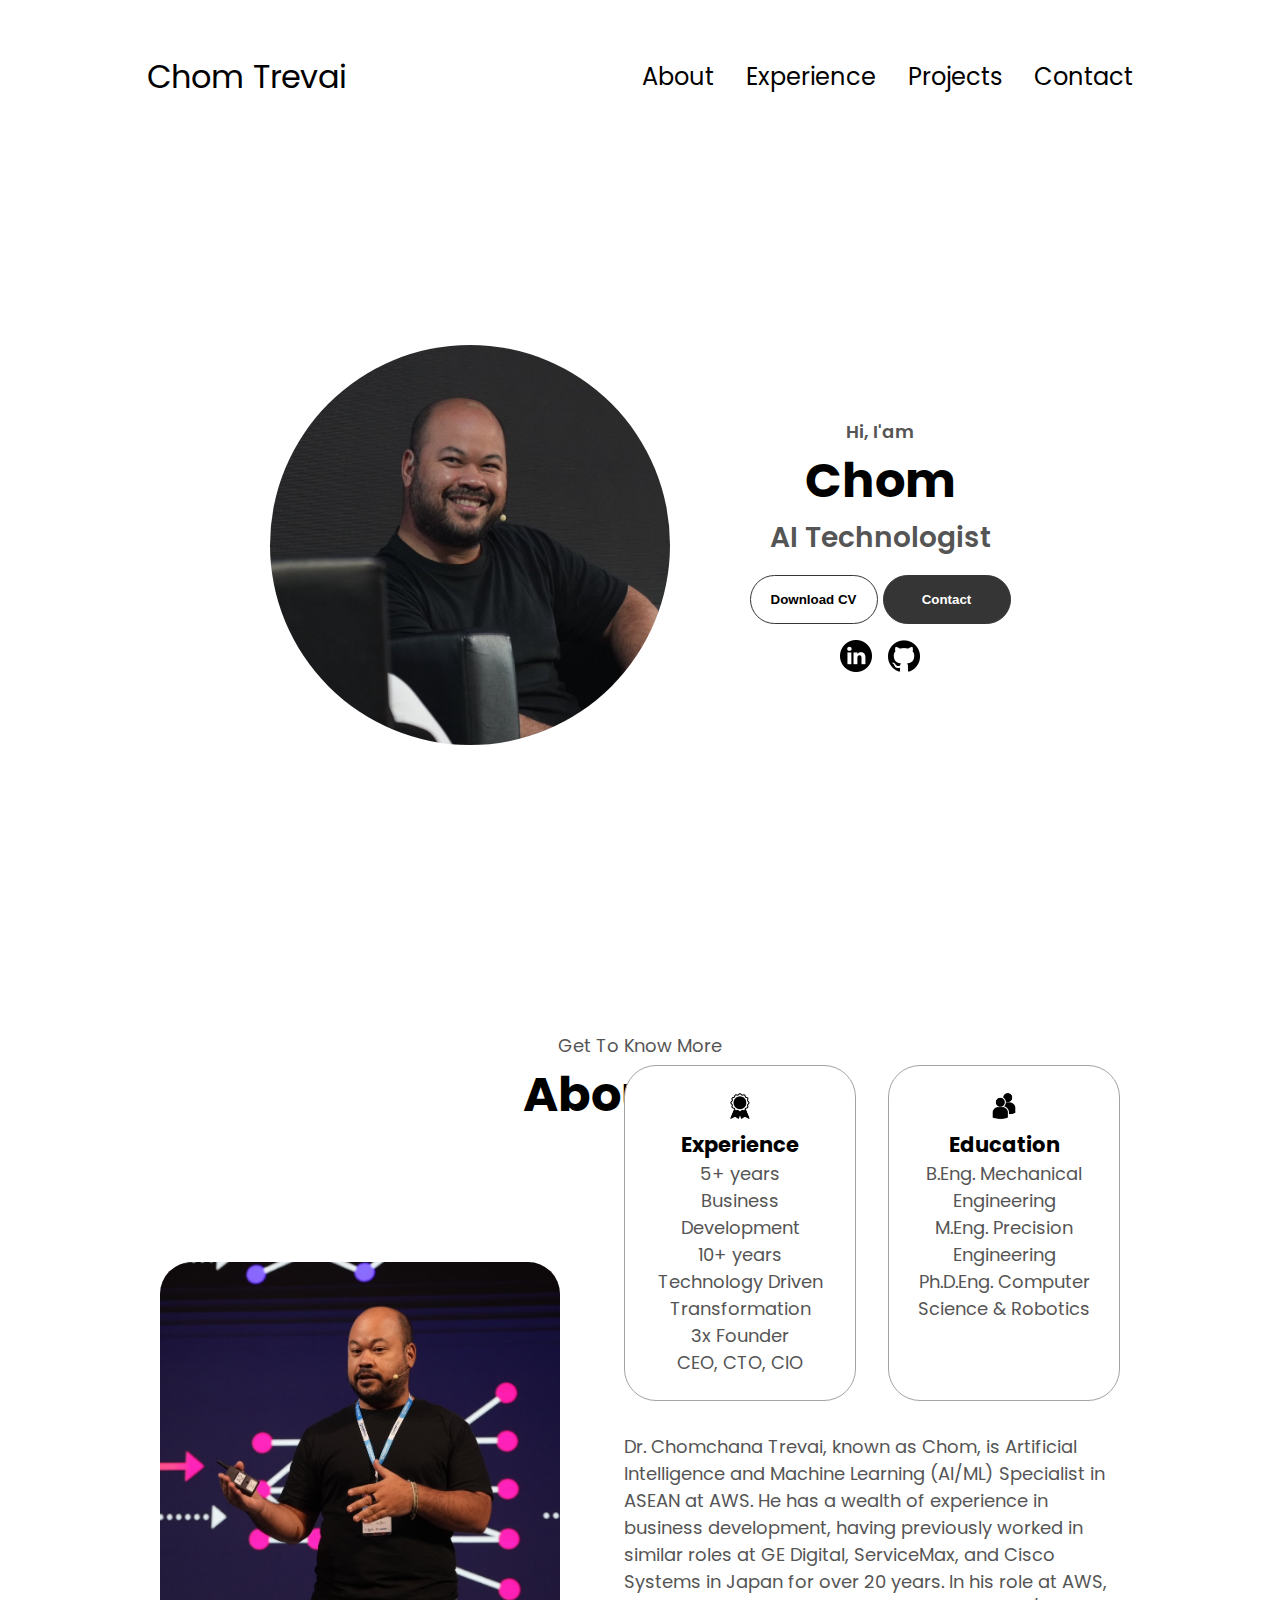
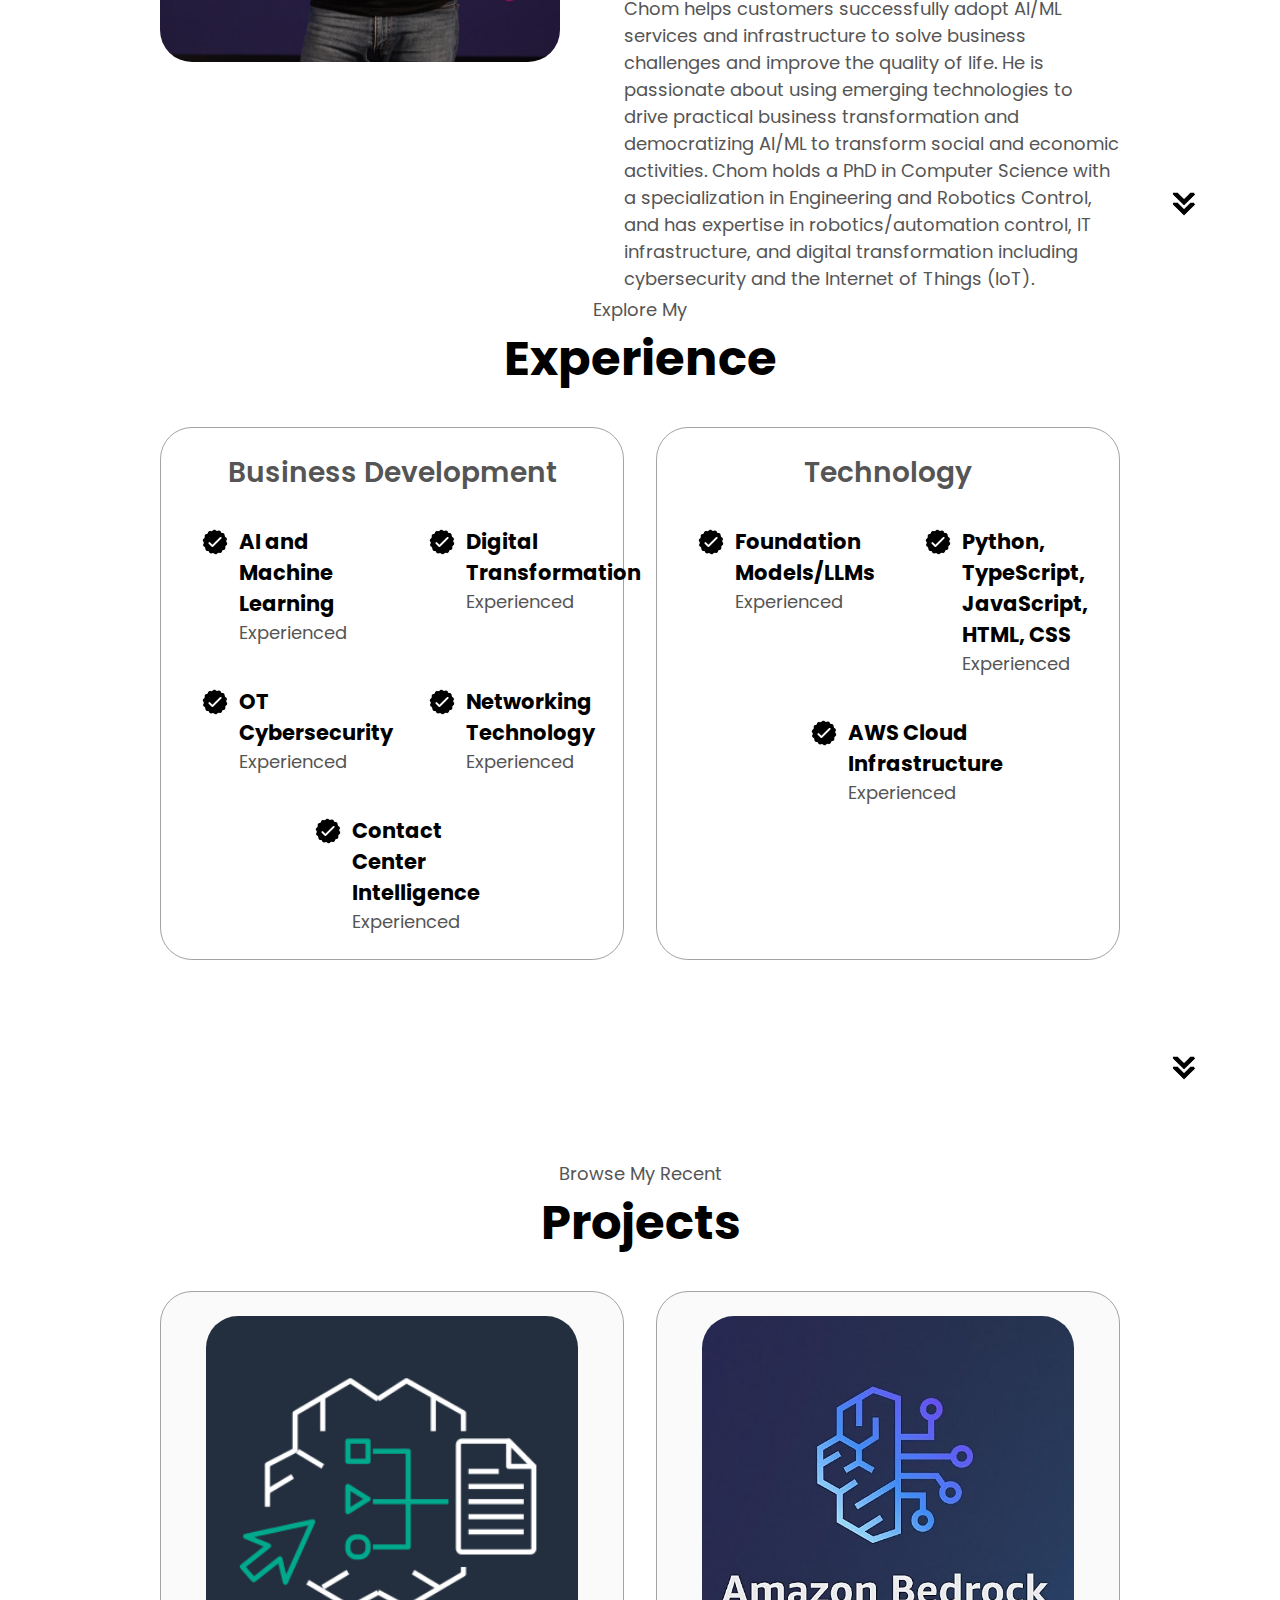
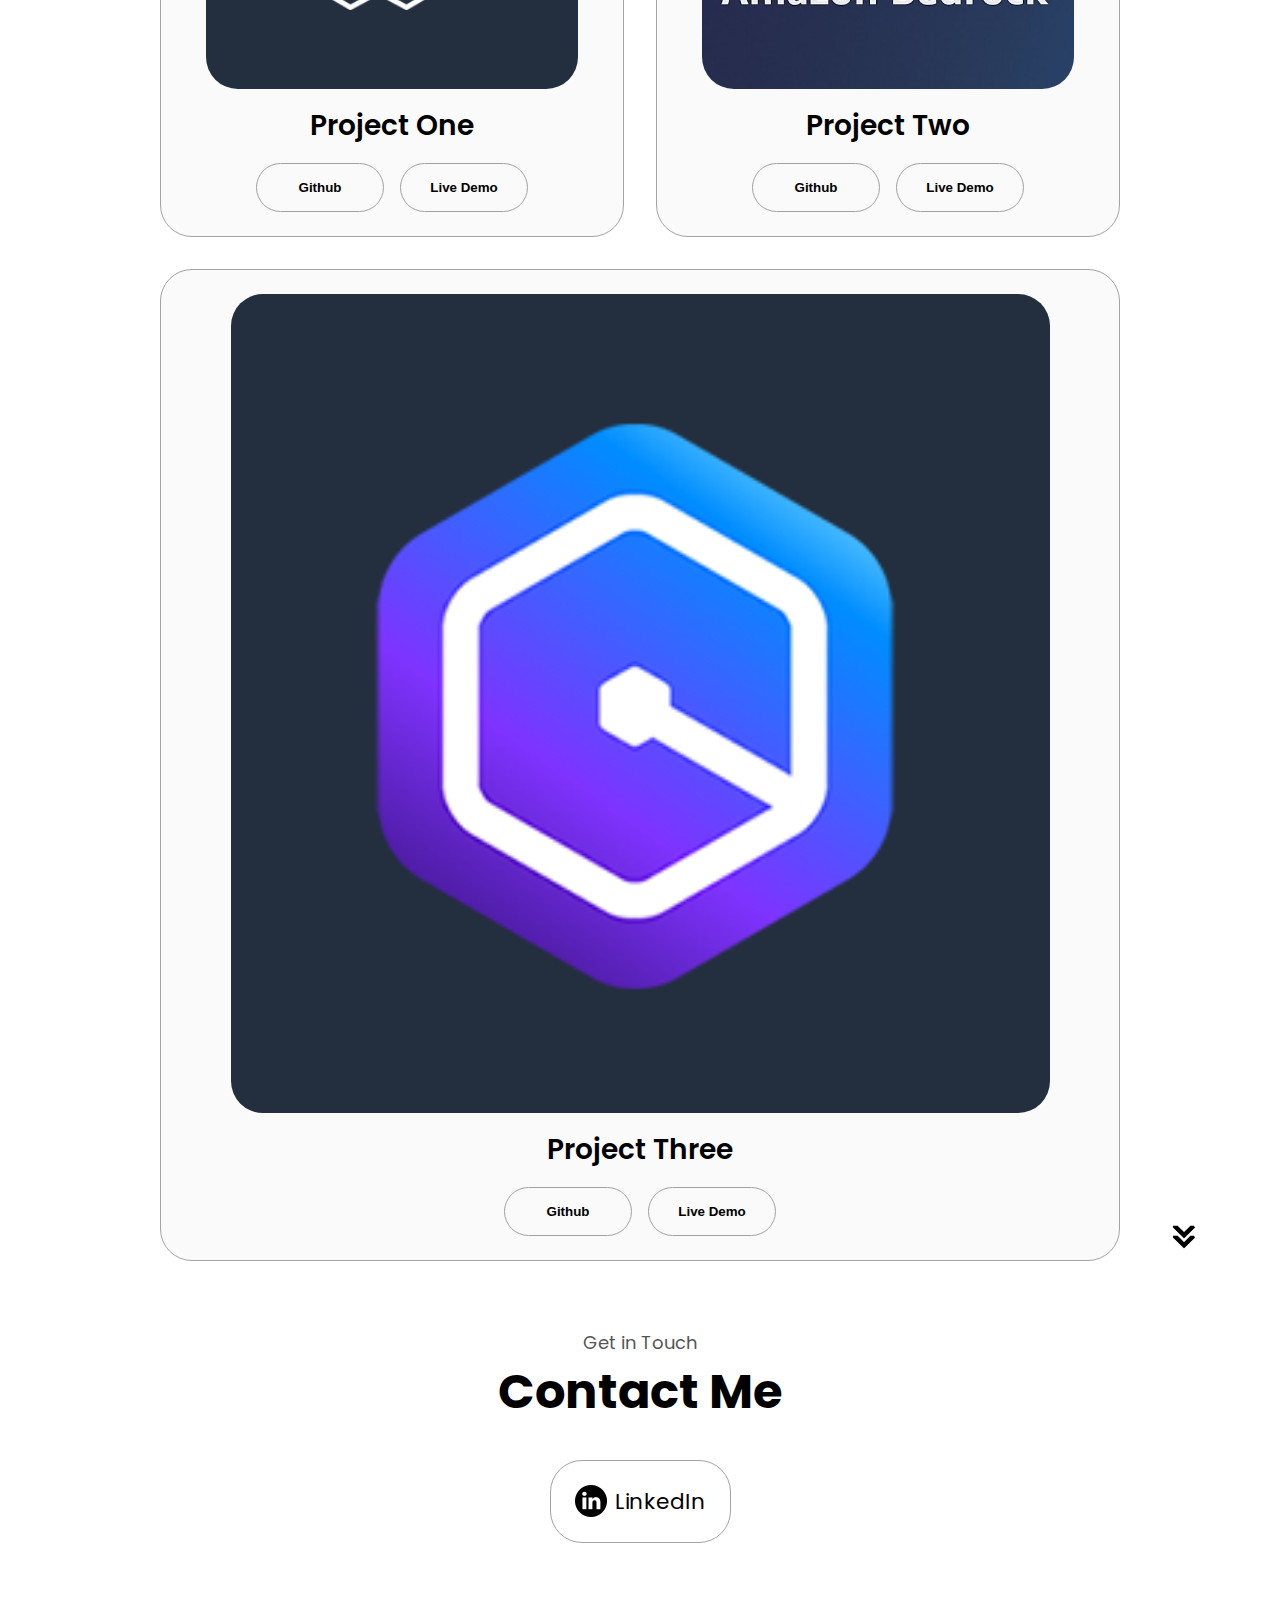
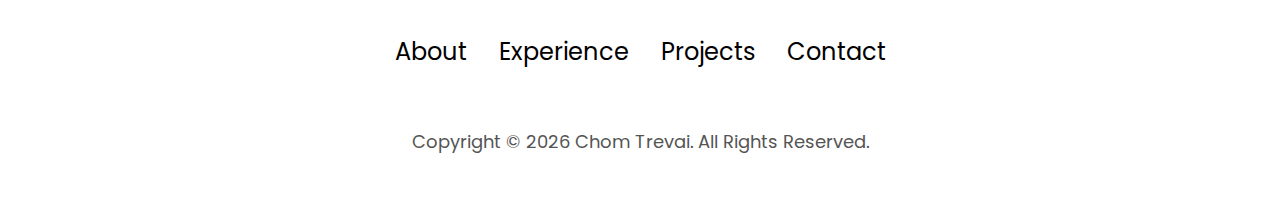
==== commit f0f2a42c: "edit experience and profile pic" ====
--- a/index.html
+++ b/index.html
@@ -37,7 +37,11 @@
     </nav>
     <section id="profile">
       <div class="section__pic-container">
-        <img src="./assets/ct-profile-4.JPG" alt="Chom's profile pic" />
+        <img
+          src="./assets/ct-profile-4.JPG"
+          alt="Chom's profile pic"
+          class="profile-pic"
+        />
       </div>
       <div class="section__text">
         <p class="section__text__p1">Hi, I'am</p>
@@ -94,7 +98,9 @@
                 5+ years <br />
                 Business Development <br />
                 10+ years <br />
-                Systems Engineering, Account Management
+                Technology Driven Transformation <br />
+                3x Founder <br />
+                CEO, CTO, CIO
               </p>
             </div>
             <div class="details-container">
@@ -105,8 +111,8 @@
               />
               <h3>Education</h3>
               <p>
-                B.Eng. Bachelors Degree<br />M.Eng. Masters Degree<br />Ph.D.Eng.
-                Computer Science & Robotics
+                B.Eng. Mechanical Engineering<br />M.Eng. Precision
+                Engineering<br />Ph.D.Eng. Computer Science & Robotics
               </p>
             </div>
           </div>
@@ -189,6 +195,17 @@
                   <p>Experienced</p>
                 </div>
               </article>
+              <article>
+                <img
+                  src="./assets/checkmark.png"
+                  alt="Experience icon"
+                  class="icon"
+                />
+                <div>
+                  <h3>Contact Center Intelligence</h3>
+                  <p>Experienced</p>
+                </div>
+              </article>
             </div>
           </div>
           <div class="details-container">
--- a/style.css
+++ b/style.css
@@ -170,6 +170,10 @@
   height: 80vh;
 }
 
+.profile-pic {
+  border-radius: 50%;
+}
+
 .section__pic-container {
   display: flex;
   height: 400px;
